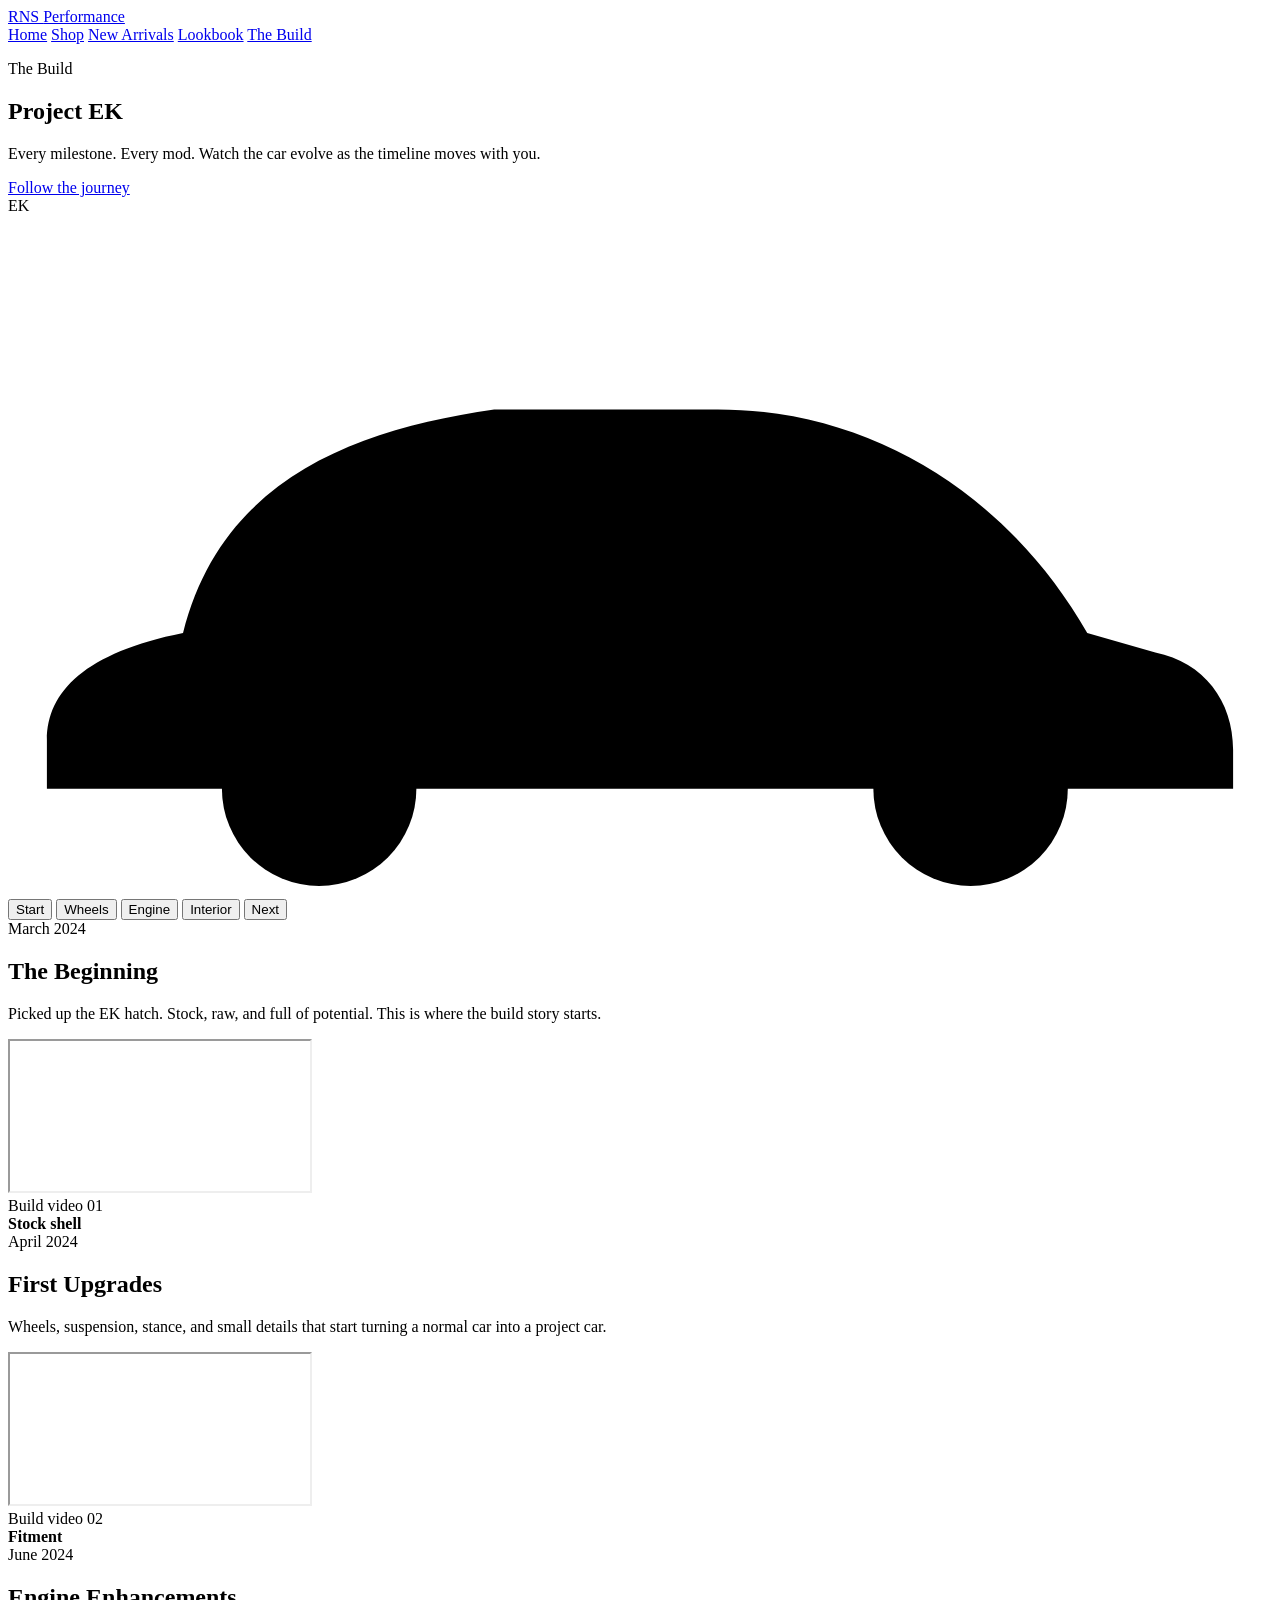
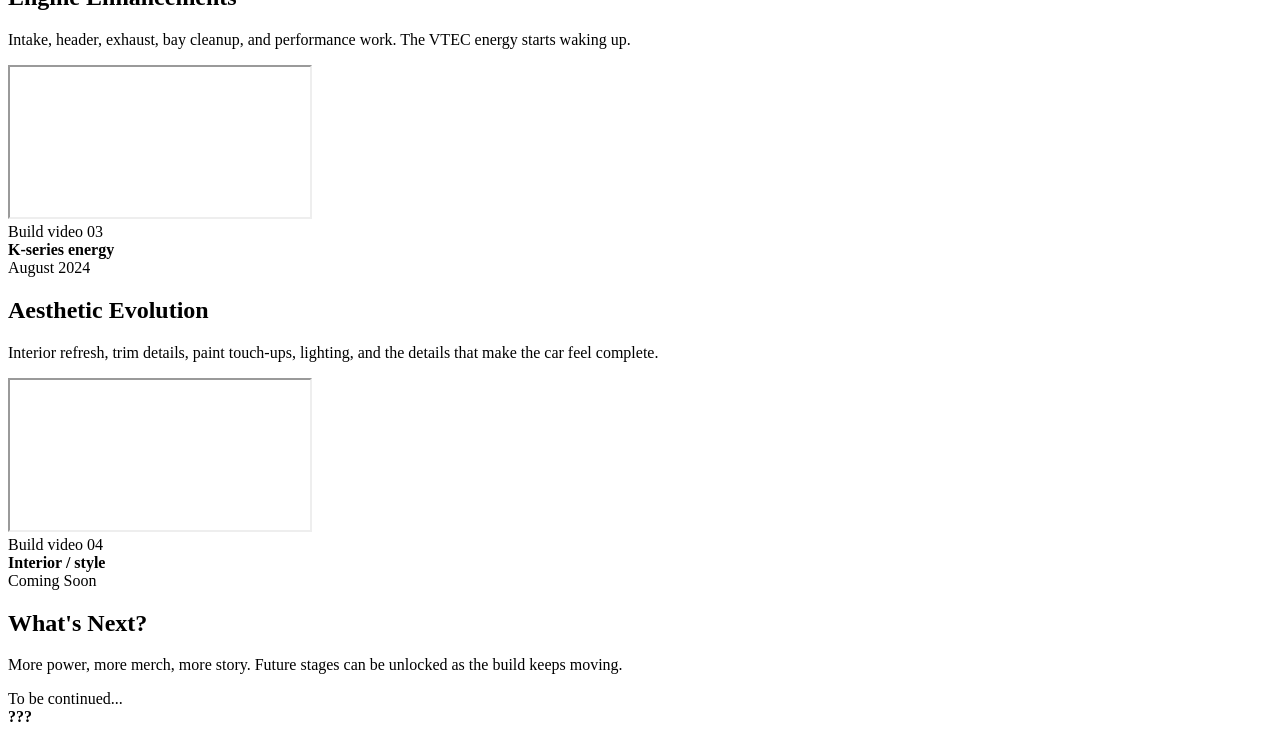
==== car-build-timeline.html @ dcc5f048 "Add Project EK car build timeline page" ====
<!doctype html>
<html lang="en">
<head>
  <meta charset="utf-8" />
  <meta name="viewport" content="width=device-width, initial-scale=1" />
  <title>RNS Performance | Project EK Timeline</title>
  <link rel="stylesheet" href="car-build-timeline.css" />
</head>
<body>
  <header class="site-header">
    <a class="brand" href="index.html">RNS <span>Performance</span></a>
    <nav>
      <a href="index.html">Home</a>
      <a href="shop.html">Shop</a>
      <a href="new-arrivals.html">New Arrivals</a>
      <a href="lookbook.html">Lookbook</a>
      <a class="active" href="car-build-timeline.html">The Build</a>
    </nav>
  </header>

  <main>
    <section class="hero-build">
      <div class="hero-copy">
        <p class="eyebrow">The Build</p>
        <h1>Project EK</h1>
        <p>Every milestone. Every mod. Watch the car evolve as the timeline moves with you.</p>
        <a class="cta" href="#timeline">Follow the journey</a>
      </div>
      <div class="hero-car" aria-hidden="true">
        <div class="car-silhouette">EK</div>
      </div>
    </section>

    <section id="timeline" class="build-section">
      <aside class="road-timeline" aria-label="Build timeline progress">
        <div class="road-track">
          <div class="road-progress"></div>
          <div class="toy-car" aria-hidden="true">
            <svg viewBox="0 0 130 70" role="img">
              <path class="car-body" d="M18 43 C22 27 36 22 50 20 L73 20 C89 20 103 29 111 43 L118 45 C123 46 126 50 126 55 L126 59 L4 59 L4 54 C4 49 8 45 18 43 Z"/>
              <path class="car-window" d="M47 25 L72 25 C83 25 92 31 98 41 L33 41 C36 32 40 27 47 25 Z"/>
              <circle class="wheel" cx="32" cy="59" r="10"/>
              <circle class="wheel" cx="99" cy="59" r="10"/>
              <circle class="wheel-core" cx="32" cy="59" r="4"/>
              <circle class="wheel-core" cx="99" cy="59" r="4"/>
            </svg>
          </div>
          <button class="stop active" style="--stop:0" data-stage="0"><span>Start</span></button>
          <button class="stop" style="--stop:1" data-stage="1"><span>Wheels</span></button>
          <button class="stop" style="--stop:2" data-stage="2"><span>Engine</span></button>
          <button class="stop" style="--stop:3" data-stage="3"><span>Interior</span></button>
          <button class="stop" style="--stop:4" data-stage="4"><span>Next</span></button>
        </div>
      </aside>

      <div class="timeline-content">
        <article class="stage active" data-stage="0">
          <div class="stage-copy">
            <span>March 2024</span>
            <h2>The Beginning</h2>
            <p>Picked up the EK hatch. Stock, raw, and full of potential. This is where the build story starts.</p>
          </div>
          <div class="video-card">
            <iframe src="https://www.youtube.com/embed?listType=user_uploads&list=vtecshai" title="Project EK beginning video" allowfullscreen></iframe>
            <div class="video-label">Build video 01</div>
          </div>
          <div class="blueprint"><span></span><b>Stock shell</b></div>
        </article>

        <article class="stage" data-stage="1">
          <div class="stage-copy">
            <span>April 2024</span>
            <h2>First Upgrades</h2>
            <p>Wheels, suspension, stance, and small details that start turning a normal car into a project car.</p>
          </div>
          <div class="video-card">
            <iframe src="https://www.youtube.com/embed?listType=user_uploads&list=vtecshai" title="Project EK first upgrades video" allowfullscreen></iframe>
            <div class="video-label">Build video 02</div>
          </div>
          <div class="blueprint"><span></span><b>Fitment</b></div>
        </article>

        <article class="stage" data-stage="2">
          <div class="stage-copy">
            <span>June 2024</span>
            <h2>Engine Enhancements</h2>
            <p>Intake, header, exhaust, bay cleanup, and performance work. The VTEC energy starts waking up.</p>
          </div>
          <div class="video-card">
            <iframe src="https://www.youtube.com/embed?listType=user_uploads&list=vtecshai" title="Project EK engine video" allowfullscreen></iframe>
            <div class="video-label">Build video 03</div>
          </div>
          <div class="blueprint"><span></span><b>K-series energy</b></div>
        </article>

        <article class="stage" data-stage="3">
          <div class="stage-copy">
            <span>August 2024</span>
            <h2>Aesthetic Evolution</h2>
            <p>Interior refresh, trim details, paint touch-ups, lighting, and the details that make the car feel complete.</p>
          </div>
          <div class="video-card">
            <iframe src="https://www.youtube.com/embed?listType=user_uploads&list=vtecshai" title="Project EK aesthetic video" allowfullscreen></iframe>
            <div class="video-label">Build video 04</div>
          </div>
          <div class="blueprint"><span></span><b>Interior / style</b></div>
        </article>

        <article class="stage" data-stage="4">
          <div class="stage-copy">
            <span>Coming Soon</span>
            <h2>What's Next?</h2>
            <p>More power, more merch, more story. Future stages can be unlocked as the build keeps moving.</p>
          </div>
          <div class="video-card locked">
            <div class="locked-text">To be continued...</div>
          </div>
          <div class="blueprint mystery"><span></span><b>???</b></div>
        </article>
      </div>
    </section>
  </main>

  <script src="car-build-timeline.js"></script>
</body>
</html>
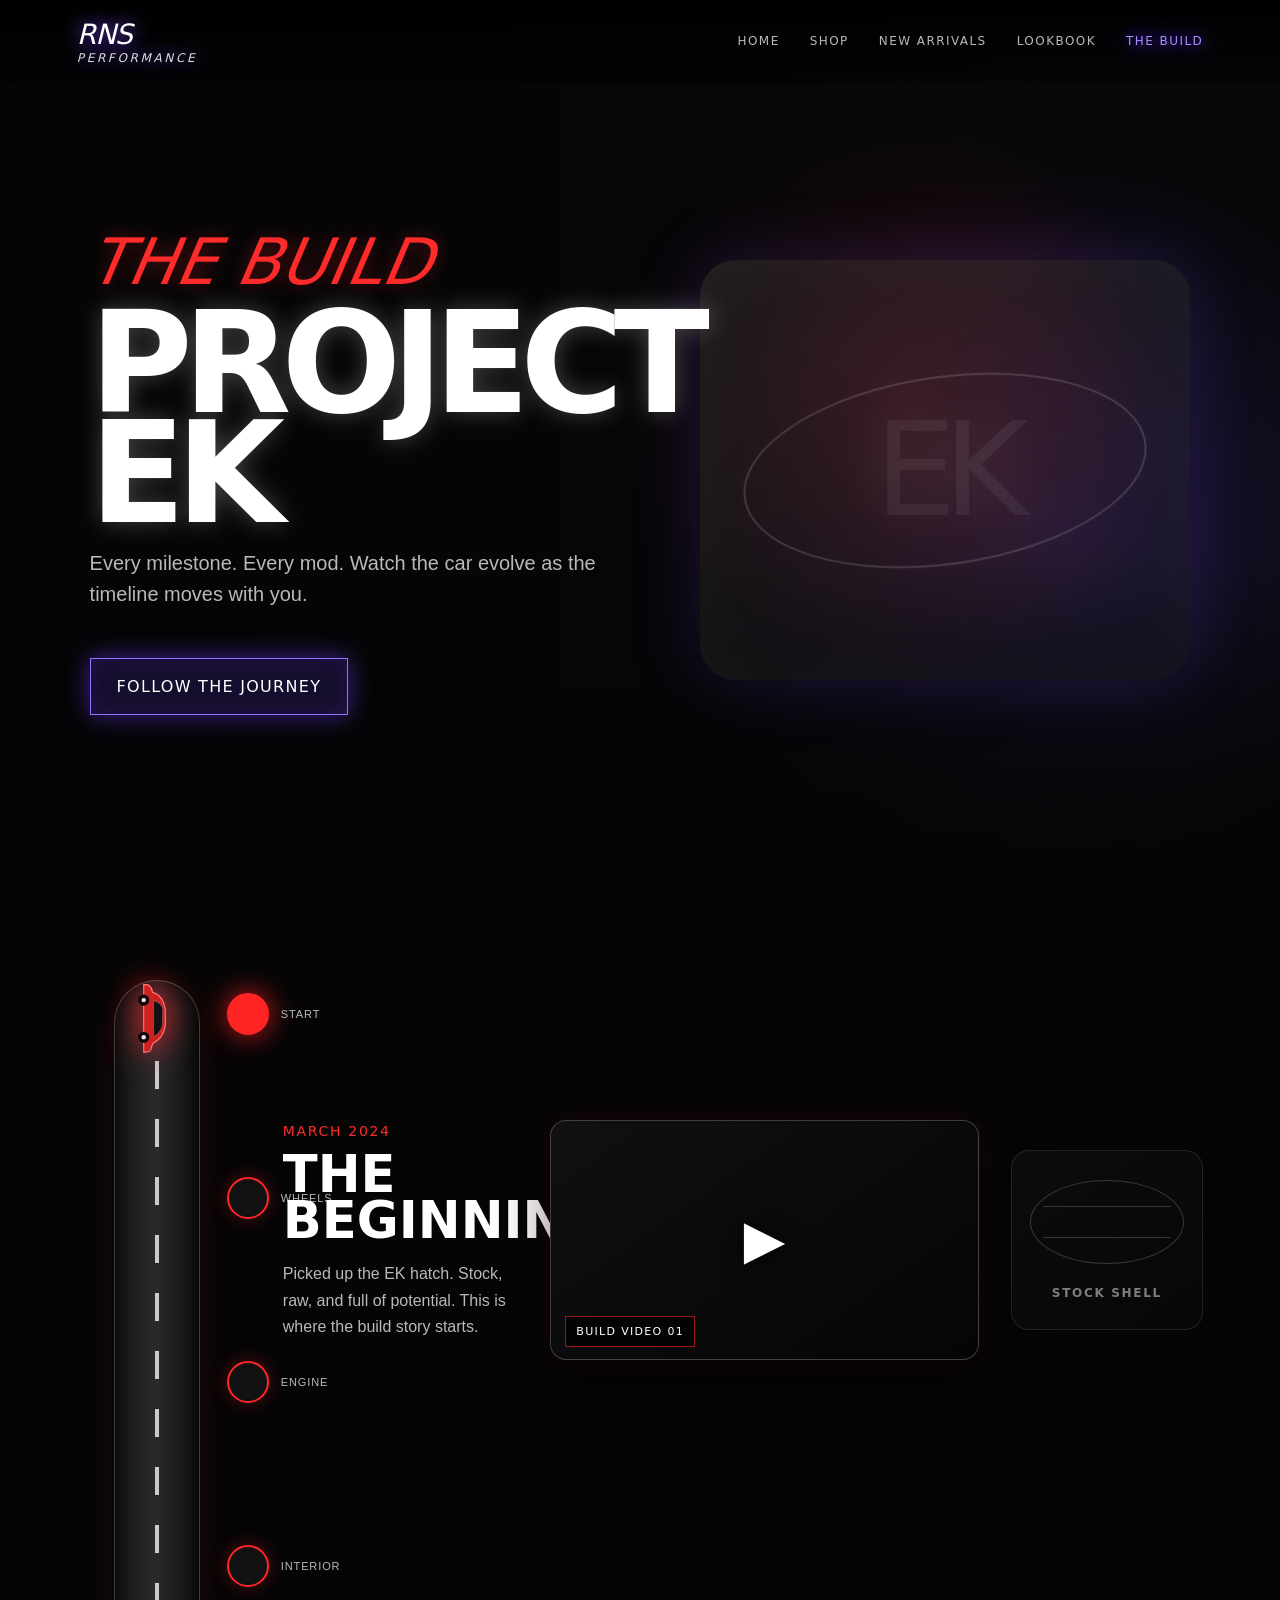
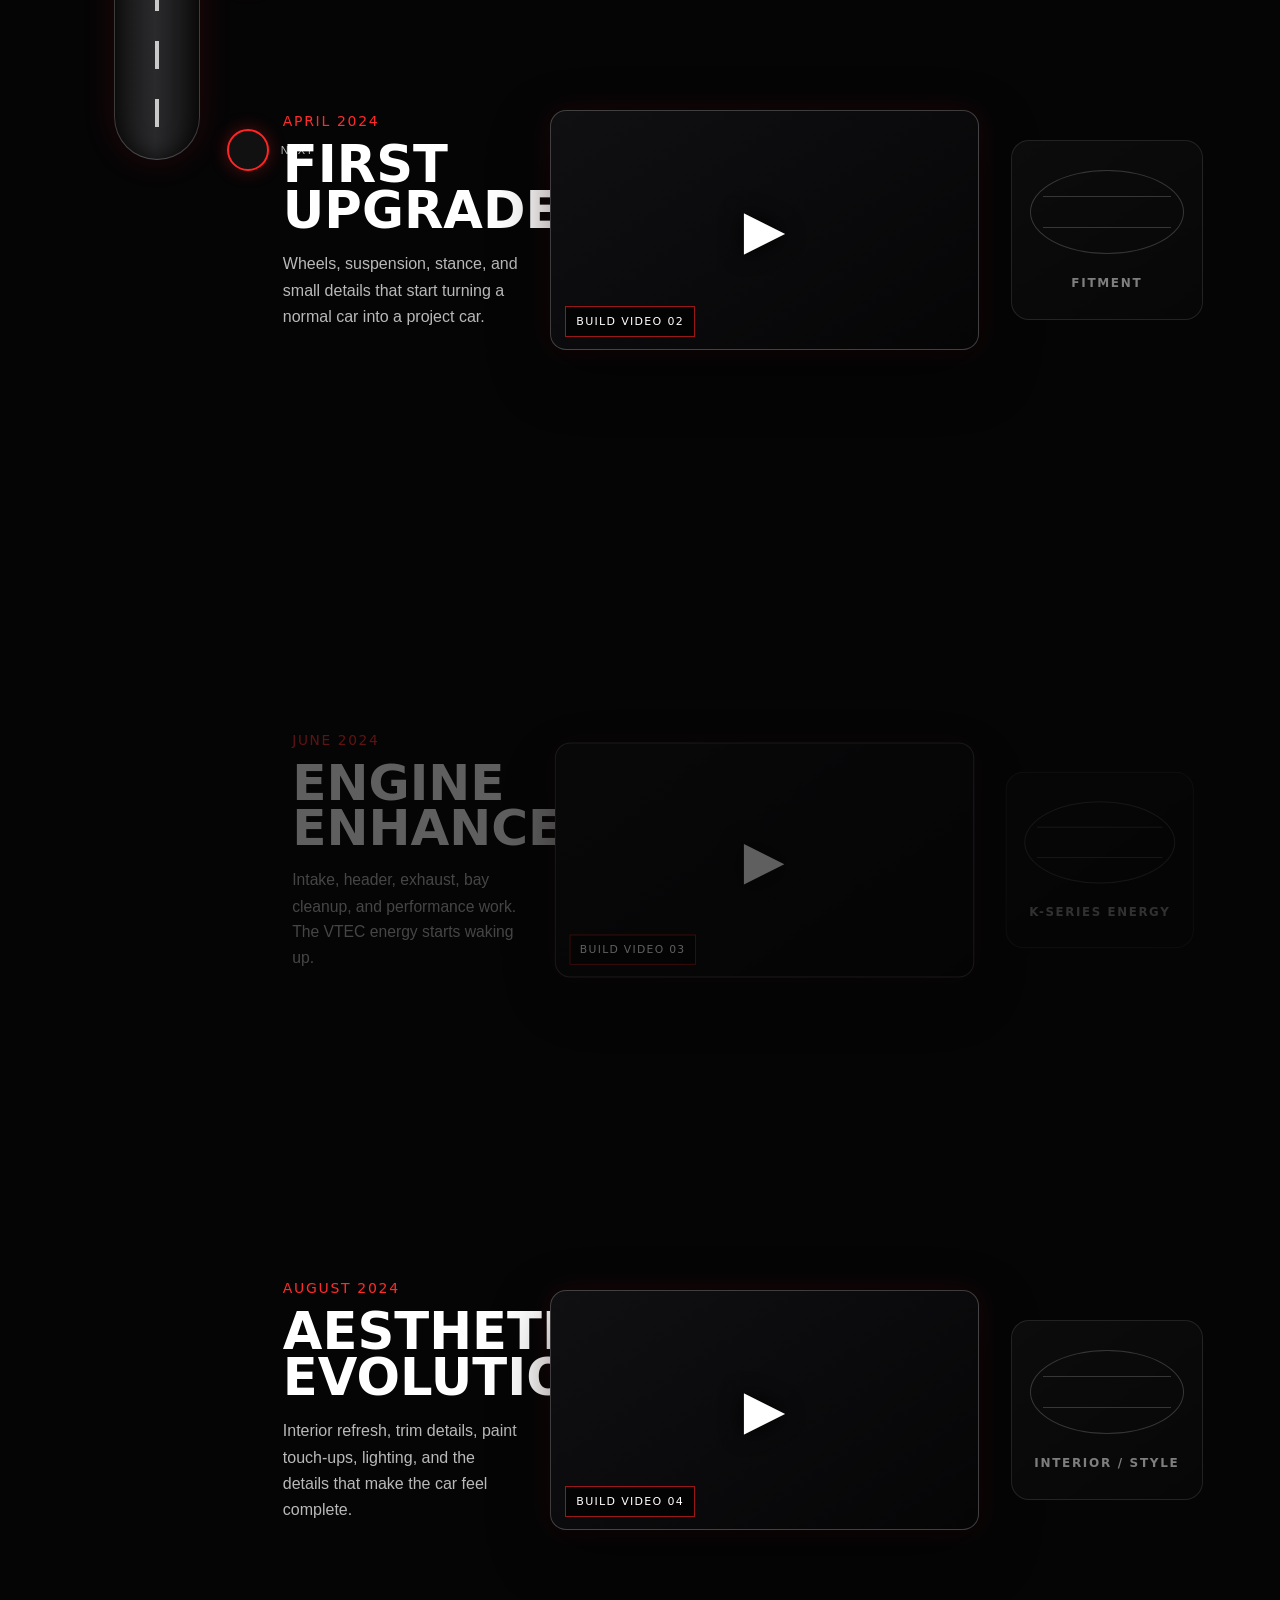
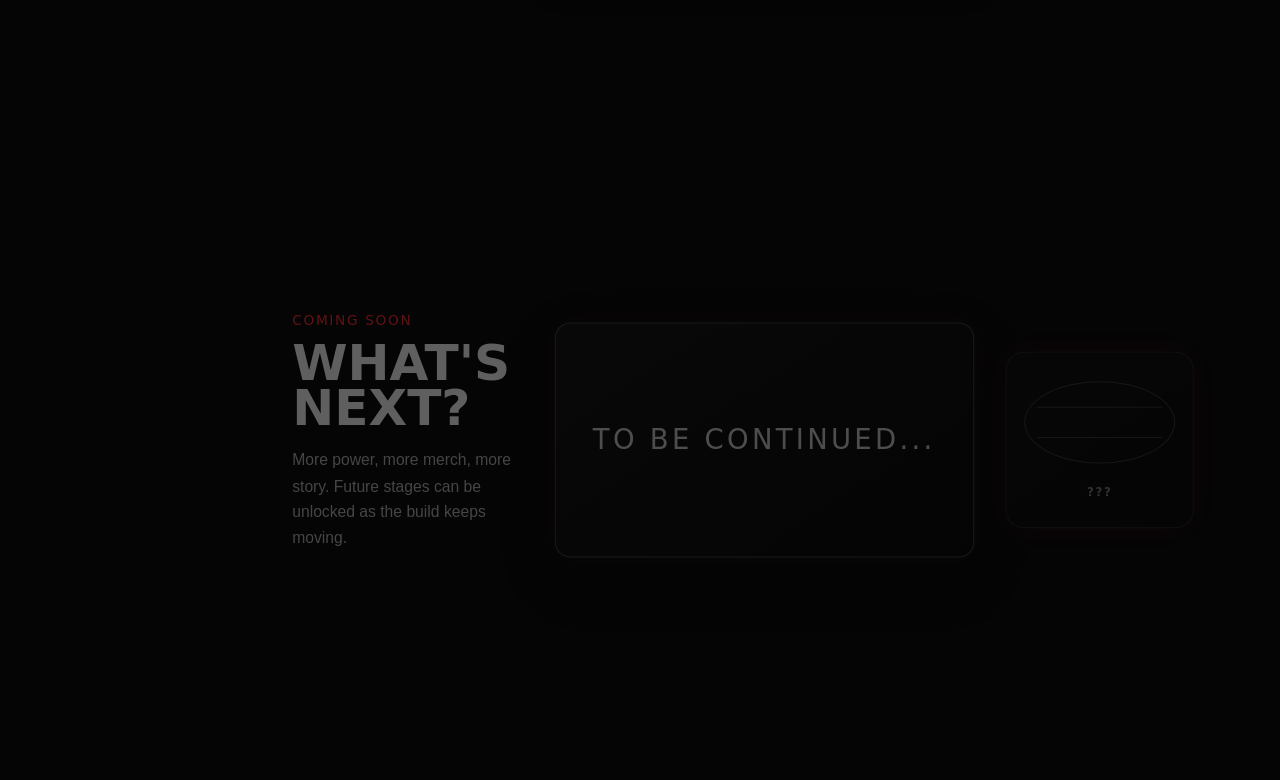
==== commit 159008e2: "Match build page nav color to purple glow" ====
--- a/car-build-timeline.html
+++ b/car-build-timeline.html
@@ -5,6 +5,22 @@
   <meta name="viewport" content="width=device-width, initial-scale=1" />
   <title>RNS Performance | Project EK Timeline</title>
   <link rel="stylesheet" href="car-build-timeline.css" />
+  <style>
+    nav a.active,
+    nav a:hover{
+      color:#a98cff!important;
+      opacity:1;
+      text-shadow:0 0 14px #6F3DFF,0 0 28px #7c4dff;
+    }
+    .cta{
+      border-color:#9273ff!important;
+      background:rgba(111,61,255,.16)!important;
+      box-shadow:0 0 24px rgba(111,61,255,.55),inset 0 0 18px rgba(111,61,255,.14)!important;
+    }
+    .cta:hover{
+      box-shadow:0 0 34px rgba(169,140,255,.75),inset 0 0 22px rgba(111,61,255,.18)!important;
+    }
+  </style>
 </head>
 <body>
   <header class="site-header">
--- a/car-build-timeline.css
+++ b/car-build-timeline.css
@@ -0,0 +1,13 @@
+:root{
+  --bg:#050506;
+  --panel:#0b0b10;
+  --line:#ff2525;
+  --purple:#7b4cff;
+  --text:#fff;
+  --muted:rgba(255,255,255,.72);
+  --road-progress:0;
+}
+*{box-sizing:border-box}
+html{scroll-behavior:smooth}
+body{margin:0;background:var(--bg);color:var(--text);font-family:Arial Black,Impact,system-ui,sans-serif;overflow-x:hidden}
+a{color:inherit;text-decoration:none}.site-header{position:fixed;top:0;left:0;right:0;z-index:50;height:82px;display:flex;align-items:center;justify-content:space-between;padding:0 6vw;background:linear-gradient(180deg,rgba(0,0,0,.86),rgba(0,0,0,.28));backdrop-filter:blur(12px)}.brand{font-size:28px;font-style:italic;letter-spacing:-.04em;text-shadow:0 0 18px var(--purple)}.brand span{display:block;font-size:12px;letter-spacing:.22em;text-transform:uppercase;color:#ddd}nav{display:flex;gap:30px;text-transform:uppercase;font-size:12px;letter-spacing:.12em}nav a{opacity:.72}nav a.active,nav a:hover{color:#ff3131;opacity:1}.hero-build{min-height:100vh;display:grid;grid-template-columns:1fr 1.2fr;align-items:center;padding:120px 7vw 80px;background:linear-gradient(90deg,#050506 0%,rgba(5,5,6,.84) 40%,rgba(5,5,6,.15)),radial-gradient(circle at 70% 45%,rgba(255,40,40,.28),transparent 28%),radial-gradient(circle at 82% 58%,rgba(123,76,255,.24),transparent 31%),#08080b;position:relative;overflow:hidden}.hero-build:after{content:"";position:absolute;inset:auto 0 0;height:38%;background:linear-gradient(transparent,#050506)}.hero-copy{position:relative;z-index:2}.eyebrow{font-size:clamp(34px,5vw,82px);margin:0;color:#ff2b2b;font-style:italic;text-transform:uppercase;text-shadow:0 0 18px rgba(255,43,43,.36);transform:skewX(-10deg)}h1{font-size:clamp(72px,11vw,170px);line-height:.78;margin:10px 0;text-transform:uppercase;letter-spacing:-.07em;text-shadow:0 0 24px rgba(255,255,255,.25)}.hero-copy p:not(.eyebrow){font-family:Arial,sans-serif;font-size:20px;line-height:1.55;color:var(--muted);max-width:520px}.cta{display:inline-flex;margin-top:28px;border:1px solid var(--line);padding:18px 26px;text-transform:uppercase;letter-spacing:.08em;background:rgba(255,0,0,.08);box-shadow:0 0 30px rgba(255,37,37,.18)}.hero-car{height:420px;border-radius:36px;background:linear-gradient(145deg,rgba(255,255,255,.08),rgba(255,255,255,.015));display:grid;place-items:center;position:relative;z-index:1;box-shadow:inset 0 0 80px rgba(255,255,255,.04),0 0 70px rgba(123,76,255,.18)}.hero-car:before{content:"";width:82%;height:44%;border:2px solid rgba(255,255,255,.16);border-radius:50%;position:absolute;transform:rotate(-8deg);filter:drop-shadow(0 0 20px var(--purple))}.car-silhouette{font-size:130px;color:rgba(255,255,255,.06);letter-spacing:-.1em;text-shadow:0 0 60px rgba(255,255,255,.12)}.build-section{display:grid;grid-template-columns:160px minmax(0,1fr);gap:46px;padding:80px 6vw 120px;position:relative}.road-timeline{position:sticky;top:100px;height:calc(100vh - 120px);align-self:start}.road-track{position:relative;width:86px;height:100%;margin:auto;border:1px solid rgba(255,255,255,.18);border-radius:999px;background:linear-gradient(90deg,#151515,#2a2a2d 48%,#101010);box-shadow:inset 0 0 22px rgba(0,0,0,.75),0 0 34px rgba(255,37,37,.12);overflow:visible}.road-track:before{content:"";position:absolute;top:22px;bottom:22px;left:50%;width:4px;transform:translateX(-50%);background:repeating-linear-gradient(to bottom,#fff 0 28px,transparent 28px 58px);opacity:.75;border-radius:10px}.road-progress{position:absolute;left:0;right:0;top:0;height:calc(var(--road-progress) * 100%);border-radius:999px;background:linear-gradient(to bottom,rgba(255,37,37,.16),rgba(255,37,37,.72));box-shadow:0 0 26px rgba(255,37,37,.58)}.toy-car{position:absolute;left:50%;top:calc(var(--road-progress) * (100% - 86px) + 18px);width:72px;transform:translate(-50%,0);z-index:6;filter:drop-shadow(0 0 16px rgba(255,37,37,.95));transition:top .12s linear}.toy-car svg{width:100%;transform:rotate(90deg)}.car-body{fill:#cf2020;stroke:#ff7b7b;stroke-width:2}.car-window{fill:#111;stroke:#fff;stroke-opacity:.35}.wheel{fill:#08080a}.wheel-core{fill:#ffdddd}.stop{position:absolute;left:112px;top:calc((100% - 42px) * var(--stop) / 4 + 12px);width:42px;height:42px;border-radius:50%;border:2px solid var(--line);background:#111;color:#fff;box-shadow:0 0 18px rgba(255,37,37,.3);cursor:pointer}.stop.active{background:var(--line);box-shadow:0 0 28px rgba(255,37,37,.85)}.stop span{position:absolute;left:52px;top:50%;transform:translateY(-50%);font-size:11px;text-transform:uppercase;letter-spacing:.08em;white-space:nowrap;color:var(--muted)}.timeline-content{display:grid;gap:70px}.stage{min-height:520px;display:grid;grid-template-columns:minmax(220px,.55fr) minmax(300px,1fr) minmax(180px,.45fr);gap:32px;align-items:center;opacity:.36;transform:translateY(40px) scale(.98);transition:opacity .45s ease,transform .45s ease}.stage.active{opacity:1;transform:translateY(0) scale(1)}.stage-copy span{display:block;color:#ff2b2b;text-transform:uppercase;font-size:14px;letter-spacing:.12em;margin-bottom:12px}.stage h2{font-size:clamp(28px,4vw,58px);line-height:.9;margin:0 0 18px;text-transform:uppercase}.stage p{font-family:Arial,sans-serif;color:var(--muted);line-height:1.65}.video-card{position:relative;aspect-ratio:16/9;border:1px solid rgba(255,255,255,.22);border-radius:16px;overflow:hidden;background:linear-gradient(145deg,#101013,#050506);box-shadow:0 22px 60px rgba(0,0,0,.45),0 0 28px rgba(255,37,37,.1)}.video-card iframe{width:100%;height:100%;border:0;display:block}.video-card:after{content:"▶";position:absolute;inset:0;display:grid;place-items:center;font-size:54px;text-shadow:0 0 22px #000;pointer-events:none}.video-card:hover{box-shadow:0 0 36px rgba(255,37,37,.34)}.video-label{position:absolute;left:14px;bottom:12px;background:rgba(0,0,0,.72);border:1px solid rgba(255,37,37,.6);padding:8px 10px;font-size:11px;text-transform:uppercase;letter-spacing:.12em}.locked{display:grid;place-items:center}.locked:after{display:none}.locked-text{text-transform:uppercase;font-size:28px;letter-spacing:.12em;color:rgba(255,255,255,.8)}.blueprint{min-height:180px;border:1px solid rgba(255,255,255,.1);border-radius:18px;display:grid;place-items:center;padding:18px;background:linear-gradient(145deg,rgba(255,255,255,.03),rgba(255,255,255,.01));position:relative}.blueprint span{width:100%;height:84px;border:1px solid rgba(255,255,255,.18);border-radius:50%;display:block;position:relative}.blueprint span:before{content:"";position:absolute;inset:30% 8%;border-top:1px solid rgba(255,255,255,.18);border-bottom:1px solid rgba(255,255,255,.18)}.blueprint b{text-transform:uppercase;color:rgba(255,255,255,.48);font-size:12px;letter-spacing:.14em}.mystery{box-shadow:0 0 30px rgba(255,37,37,.12)}@media(max-width:900px){.site-header{height:auto;gap:18px;align-items:flex-start;padding:18px 5vw;flex-direction:column}nav{gap:12px;flex-wrap:wrap}.hero-build{grid-template-columns:1fr;padding-top:150px}.hero-car{height:270px}.build-section{grid-template-columns:1fr;padding:48px 4vw}.road-timeline{position:sticky;top:104px;height:96px;z-index:20}.road-track{height:76px;width:100%;border-radius:999px}.road-track:before{left:22px;right:22px;top:50%;bottom:auto;width:auto;height:4px;transform:translateY(-50%);background:repeating-linear-gradient(to right,#fff 0 28px,transparent 28px 58px)}.road-progress{width:calc(var(--road-progress) * 100%);height:100%}.toy-car{left:calc(var(--road-progress) * (100% - 86px) + 42px);top:50%;transform:translate(-50%,-50%)}.toy-car svg{transform:none}.stop{top:94px;left:calc((100% - 42px) * var(--stop) / 4)}.stop span{display:none}.stage{grid-template-columns:1fr;gap:18px;min-height:auto}.blueprint{display:none}}@media(max-width:560px){h1{font-size:72px}.eyebrow{font-size:38px}.hero-copy p:not(.eyebrow){font-size:16px}.video-card:after{font-size:40px}}
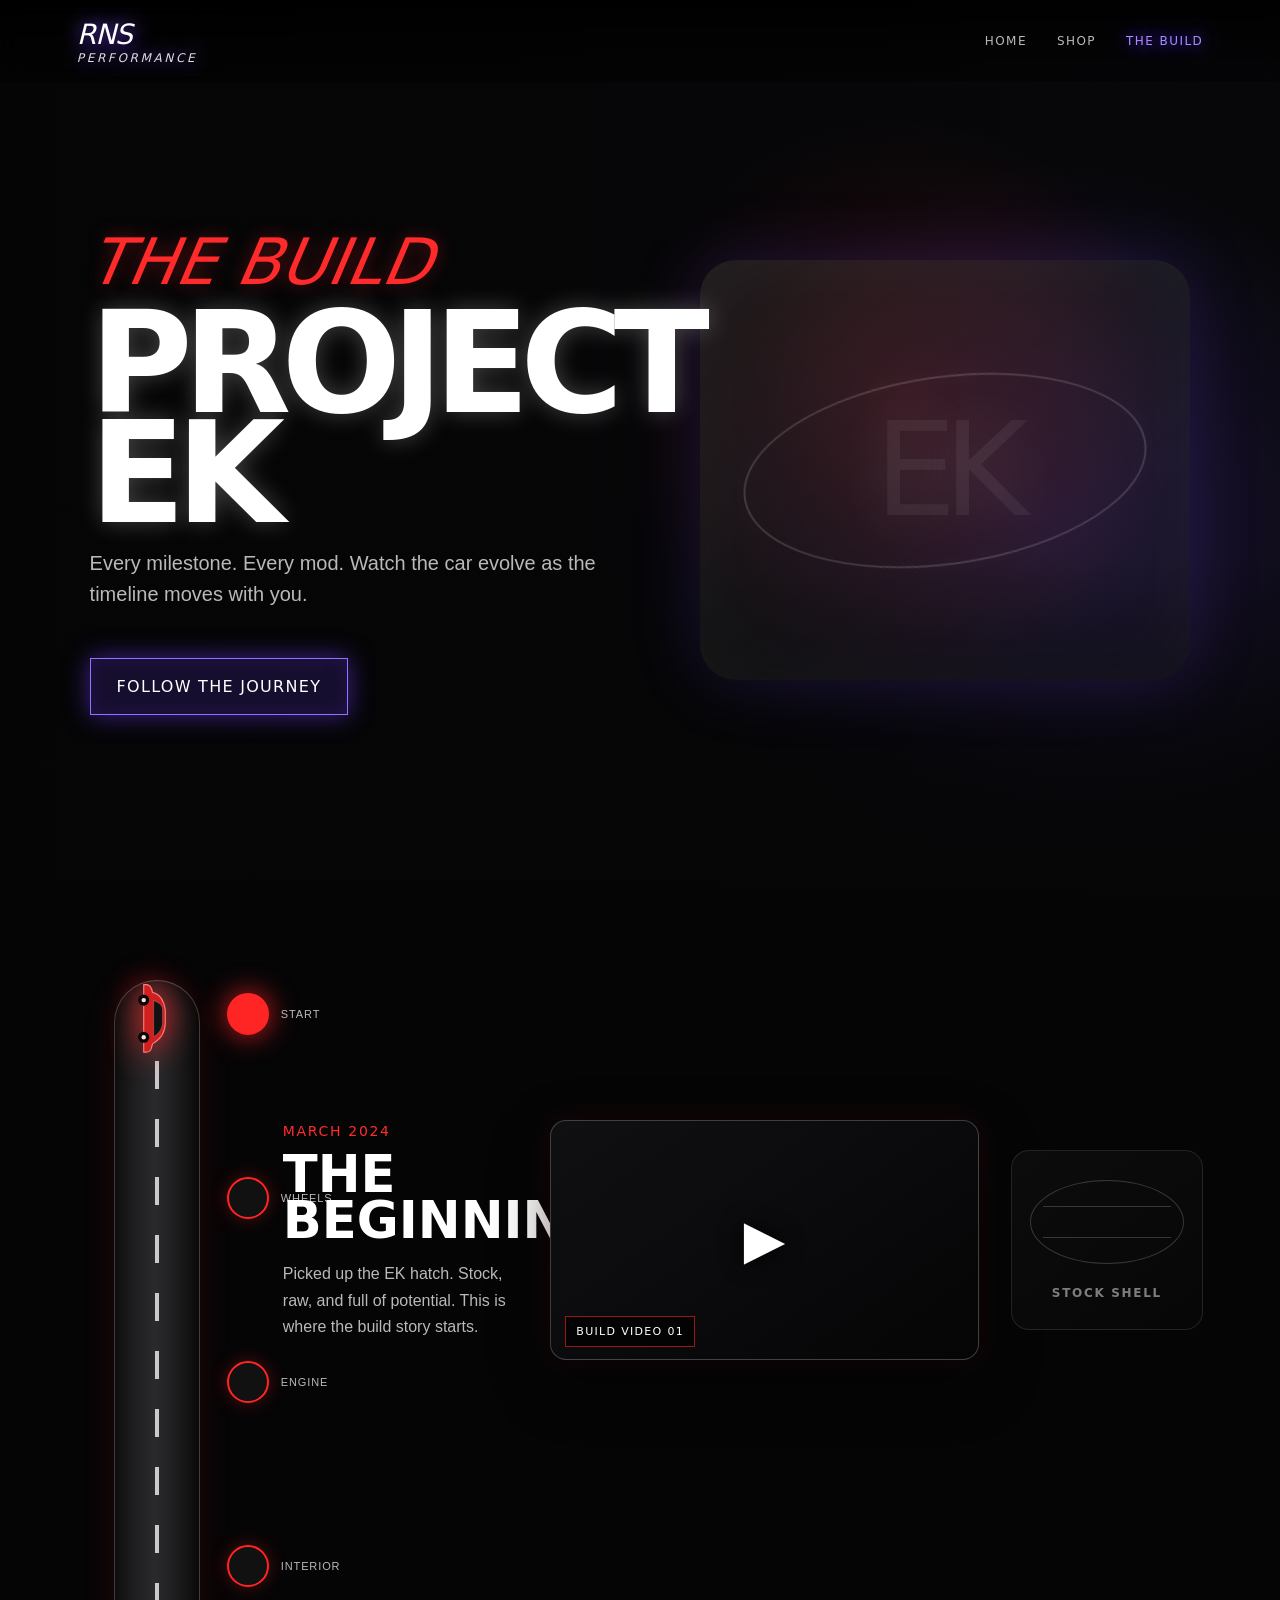
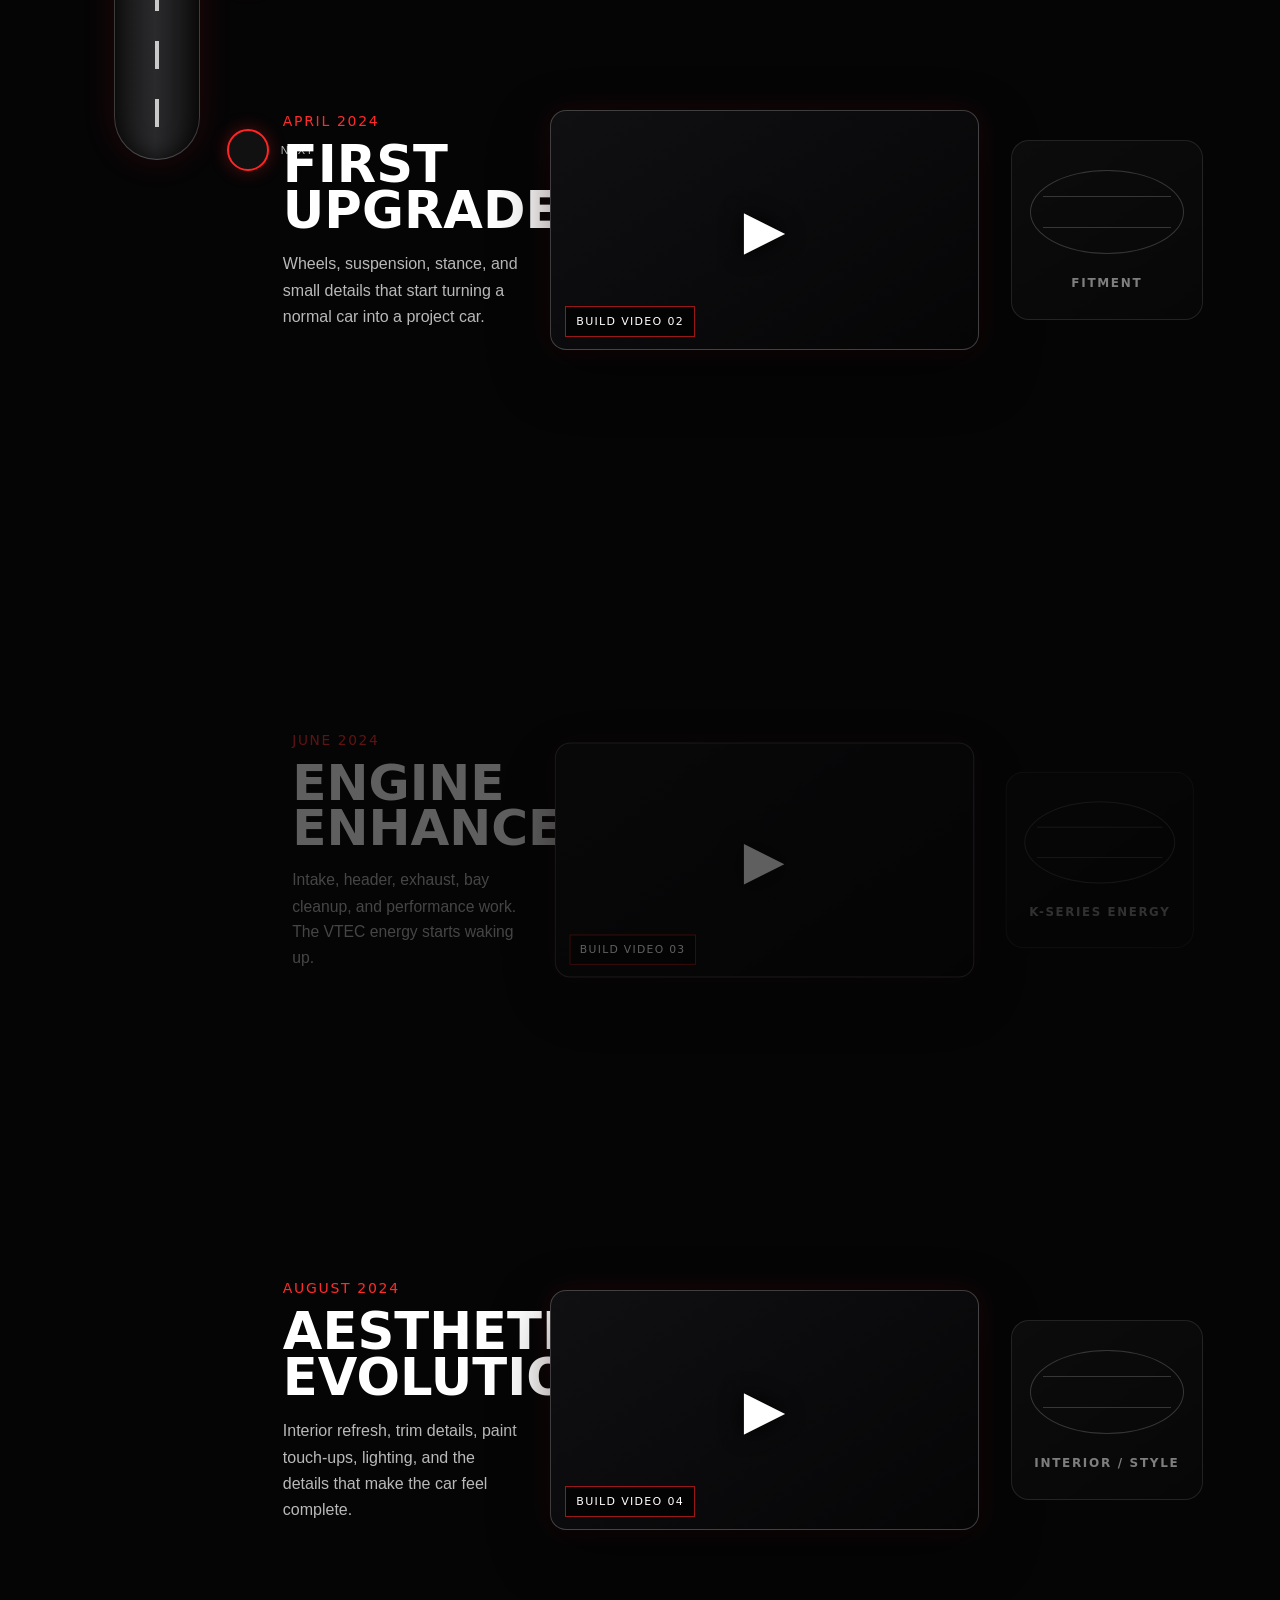
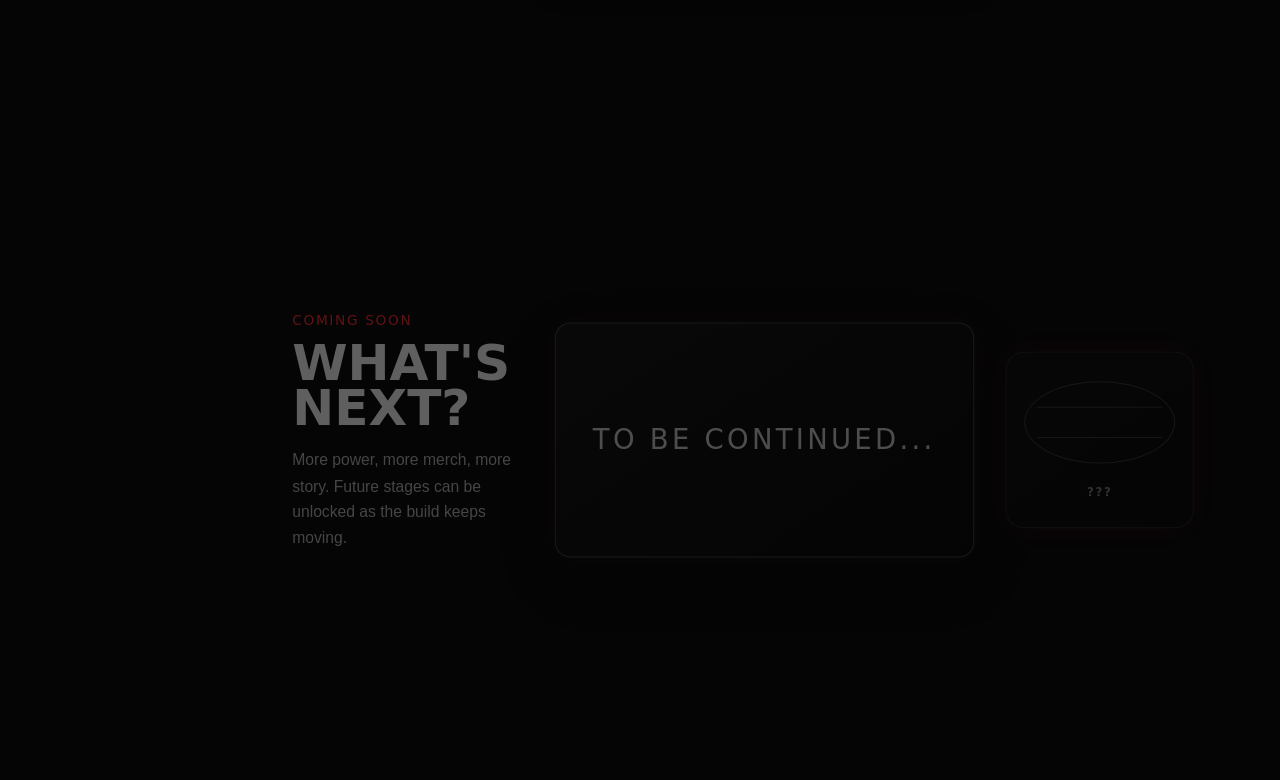
==== commit 57c35fd4: "Update car-build-timeline.html" ====
--- a/car-build-timeline.html
+++ b/car-build-timeline.html
@@ -28,8 +28,6 @@
     <nav>
       <a href="index.html">Home</a>
       <a href="shop.html">Shop</a>
-      <a href="new-arrivals.html">New Arrivals</a>
-      <a href="lookbook.html">Lookbook</a>
       <a class="active" href="car-build-timeline.html">The Build</a>
     </nav>
   </header>
@@ -139,4 +137,4 @@
 
   <script src="car-build-timeline.js"></script>
 </body>
-</html>+</html>
